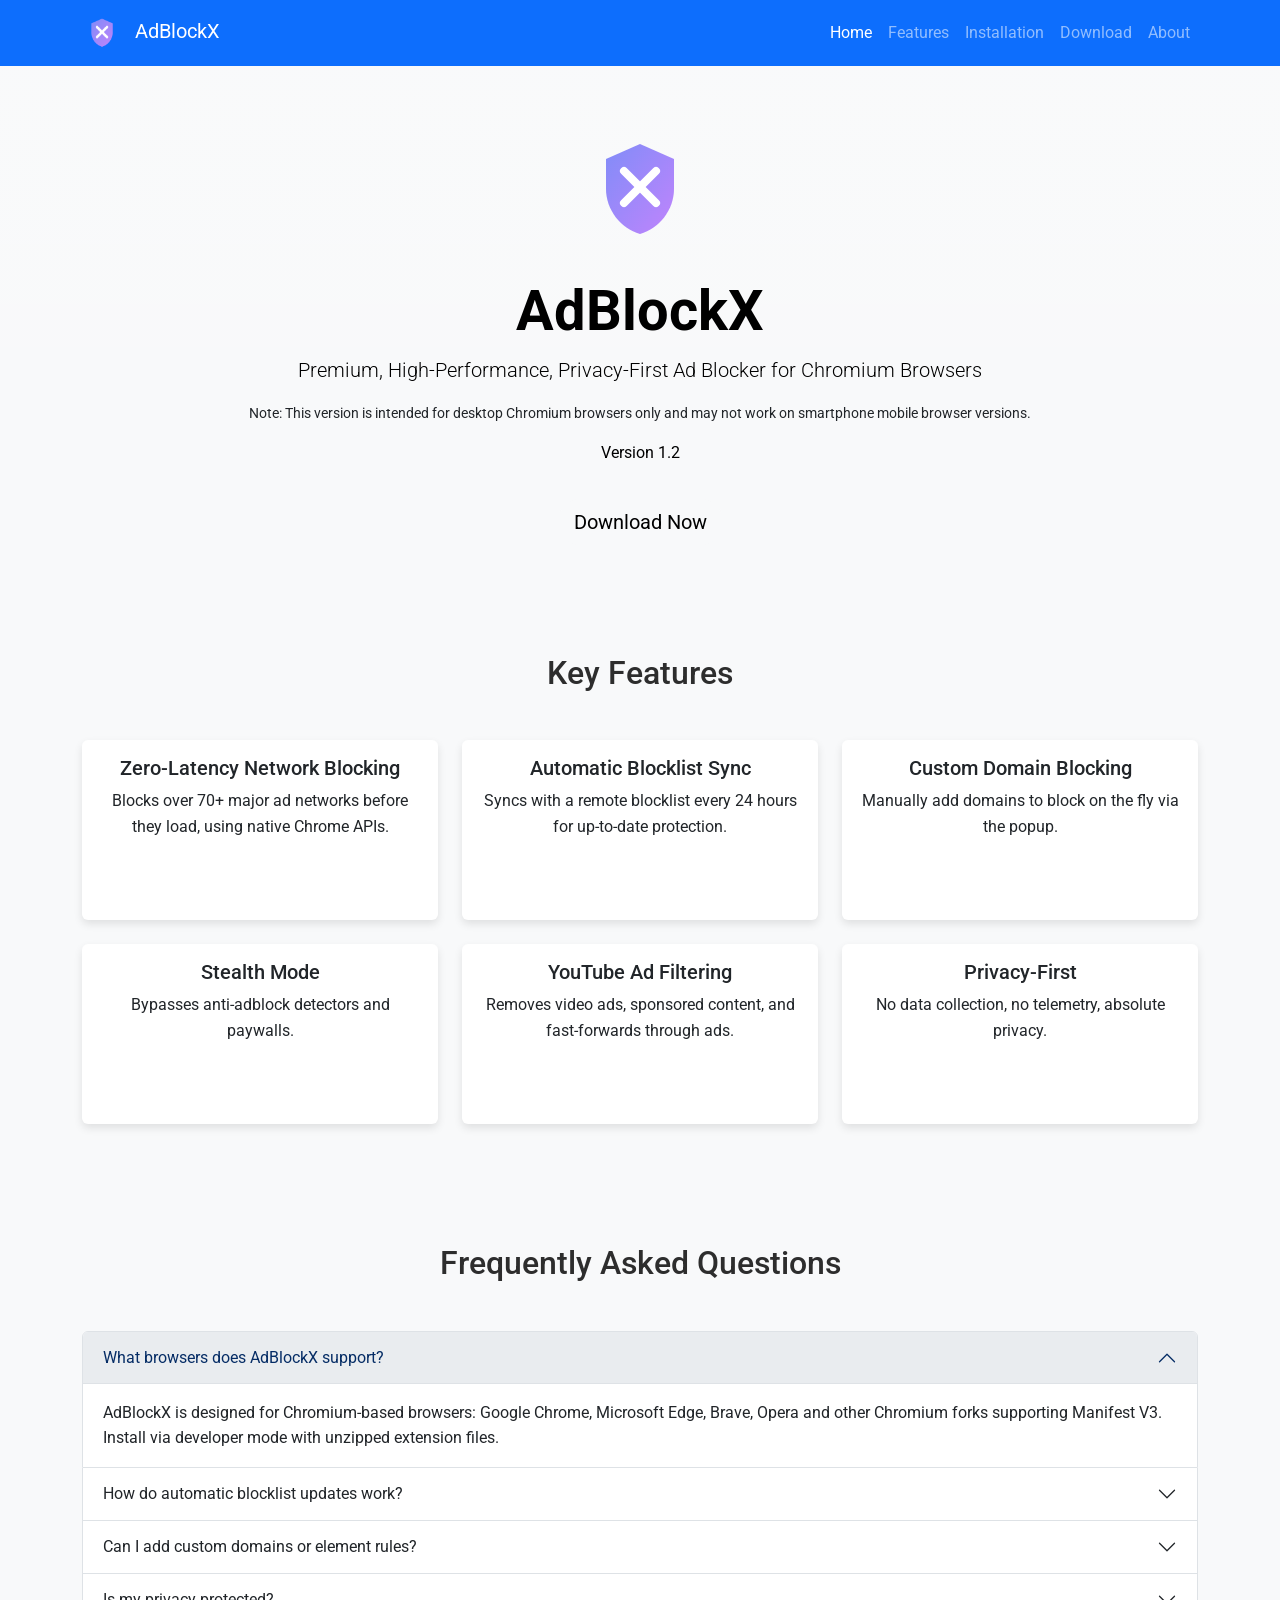
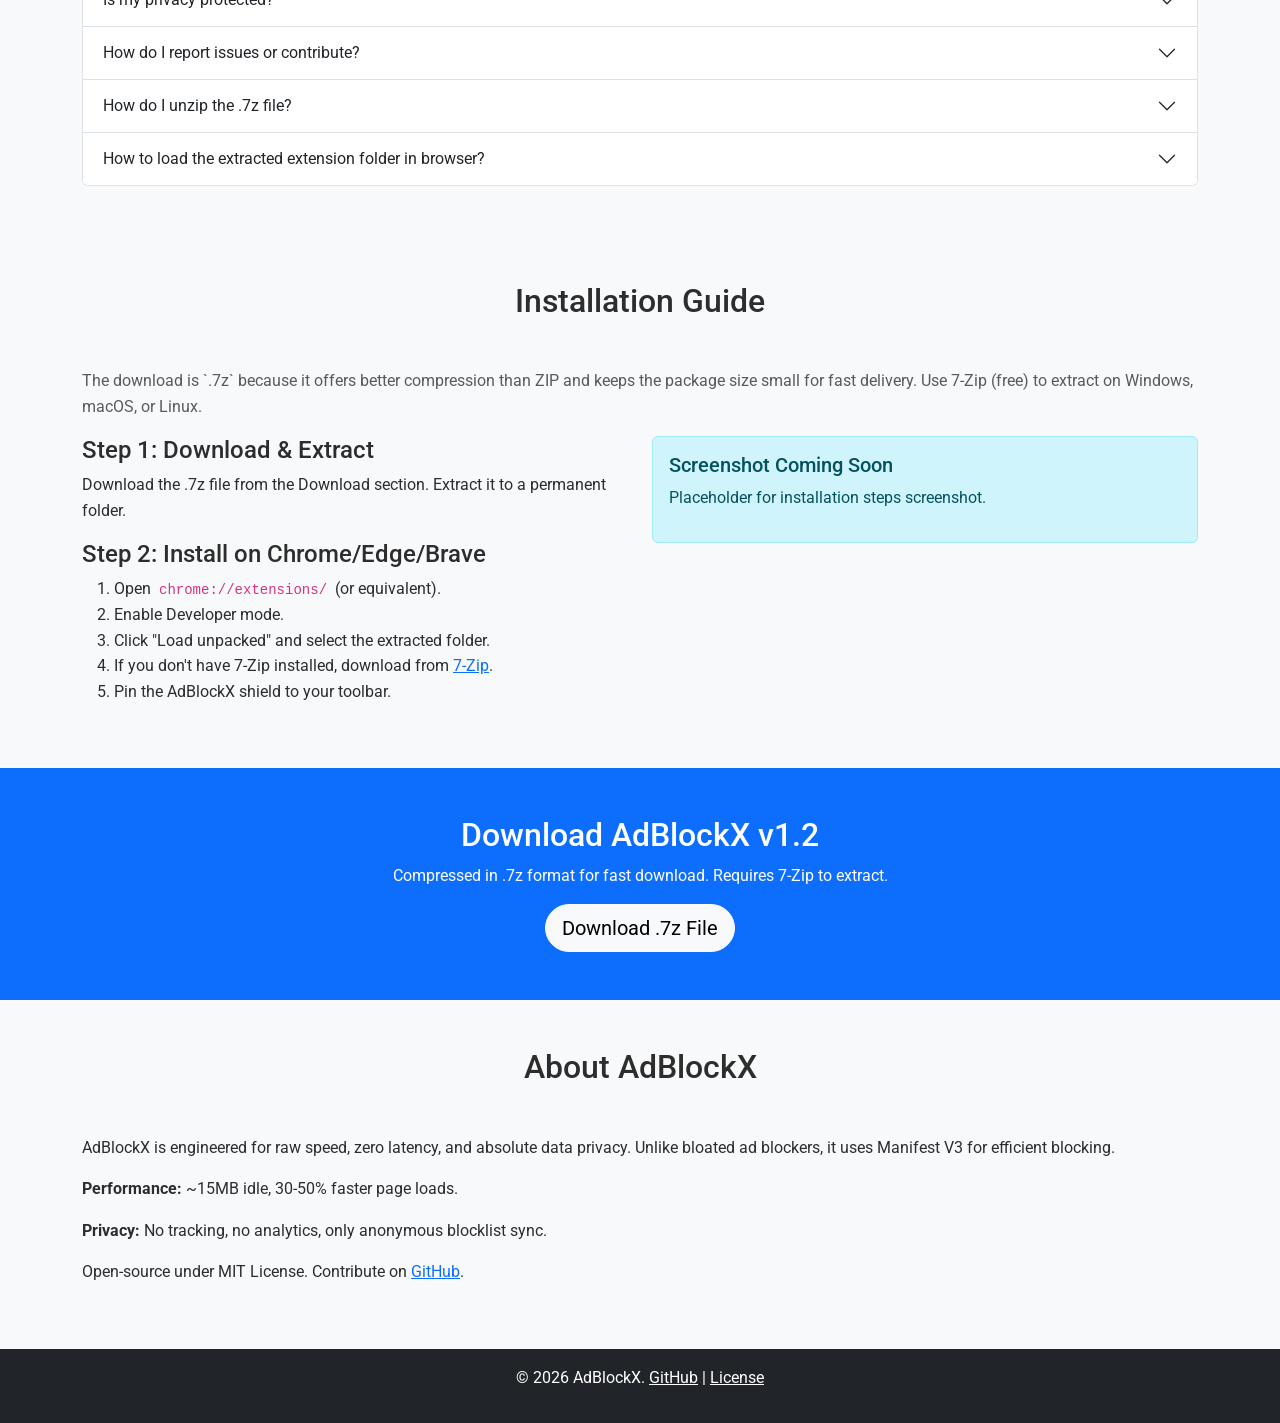
==== website/index.html @ d92ee38e "website folder" ====
<!DOCTYPE html>
<html lang="en">
<head>
    <meta charset="UTF-8">
    <meta name="viewport" content="width=device-width, initial-scale=1.0">
    <title>AdBlockX - Premium Ad Blocker for Chromium Browsers</title>
    <meta name="description" content="AdBlockX is a high-performance, privacy-first ad blocker for Chrome, Edge, and Brave. Zero-latency blocking, auto-sync, and stealth mode.">
    <meta name="keywords" content="ad blocker, chrome extension, privacy, adblock, manifest v3">
    <link href="https://cdn.jsdelivr.net/npm/bootstrap@5.3.0/dist/css/bootstrap.min.css" rel="stylesheet">
    <link href="https://fonts.googleapis.com/css2?family=Roboto:wght@400;500;700&display=swap" rel="stylesheet">
    <link rel="stylesheet" href="css/style.css">
</head>
<body>
    <header class="navbar navbar-expand-lg navbar-dark bg-primary sticky-top">
        <div class="container">
            <a class="navbar-brand" href="#hero">
                <img src="assets/images/icon128.png" alt="AdBlockX Logo" width="40" height="40" class="me-2">
                AdBlockX
            </a>
            <button class="navbar-toggler" type="button" data-bs-toggle="collapse" data-bs-target="#navbarNav">
                <span class="navbar-toggler-icon"></span>
            </button>
            <div class="collapse navbar-collapse" id="navbarNav">
                <ul class="navbar-nav ms-auto">
                    <li class="nav-item"><a class="nav-link" href="#hero">Home</a></li>
                    <li class="nav-item"><a class="nav-link" href="#features">Features</a></li>
                    <li class="nav-item"><a class="nav-link" href="#installation">Installation</a></li>
                    <li class="nav-item"><a class="nav-link" href="#download">Download</a></li>
                    <li class="nav-item"><a class="nav-link" href="#about">About</a></li>
                </ul>
            </div>
        </div>
    </header>

    <section id="hero" class="hero bg-gradient text-white text-center py-5">
        <div class="container">
            <img src="assets/images/icon128.png" alt="AdBlockX Icon" class="mb-4" width="128" height="128">
            <h1 class="display-4 fw-bold">AdBlockX</h1>
            <p class="lead">Premium, High-Performance, Privacy-First Ad Blocker for Chromium Browsers</p>
            <p class="small text-dark">Note: This version is intended for desktop Chromium browsers only and may not work on smartphone mobile browser versions.</p>
            <p>Version 1.2 </p>
            <a href="https://cdn.jsdelivr.net/gh/wikicrafter/adblock@main/AdBlockX%20v1.2%20Chromium.7z" class="btn btn-light btn-lg mt-3">Download Now</a>
        </div>
    </section>

    <section id="features" class="py-5 bg-light">
        <div class="container">
            <h2 class="text-center mb-5">Key Features</h2>
            <div class="row">
                <div class="col-md-4 mb-4">
                    <div class="card h-100">
                        <div class="card-body text-center">
                            <h5 class="card-title">Zero-Latency Network Blocking</h5>
                            <p class="card-text">Blocks over 70+ major ad networks before they load, using native Chrome APIs.</p>
                        </div>
                    </div>
                </div>
                <div class="col-md-4 mb-4">
                    <div class="card h-100">
                        <div class="card-body text-center">
                            <h5 class="card-title">Automatic Blocklist Sync</h5>
                            <p class="card-text">Syncs with a remote blocklist every 24 hours for up-to-date protection.</p>
                        </div>
                    </div>
                </div>
                <div class="col-md-4 mb-4">
                    <div class="card h-100">
                        <div class="card-body text-center">
                            <h5 class="card-title">Custom Domain Blocking</h5>
                            <p class="card-text">Manually add domains to block on the fly via the popup.</p>
                        </div>
                    </div>
                </div>
                <div class="col-md-4 mb-4">
                    <div class="card h-100">
                        <div class="card-body text-center">
                            <h5 class="card-title">Stealth Mode</h5>
                            <p class="card-text">Bypasses anti-adblock detectors and paywalls.</p>
                        </div>
                    </div>
                </div>
                <div class="col-md-4 mb-4">
                    <div class="card h-100">
                        <div class="card-body text-center">
                            <h5 class="card-title">YouTube Ad Filtering</h5>
                            <p class="card-text">Removes video ads, sponsored content, and fast-forwards through ads.</p>
                        </div>
                    </div>
                </div>
                <div class="col-md-4 mb-4">
                    <div class="card h-100">
                        <div class="card-body text-center">
                            <h5 class="card-title">Privacy-First</h5>
                            <p class="card-text">No data collection, no telemetry, absolute privacy.</p>
                        </div>
                    </div>
                </div>
            </div>
        </div>
    </section>

    <!-- FAQ Section -->
    <section id="faq" class="py-5">
        <div class="container">
            <h2 class="text-center mb-5">Frequently Asked Questions</h2>
            <div class="accordion" id="faqAccordion">
                <div class="accordion-item">
                    <h2 class="accordion-header" id="faqHeading1">
                        <button class="accordion-button" type="button" data-bs-toggle="collapse" data-bs-target="#faq1" aria-expanded="true" aria-controls="faq1">
                            What browsers does AdBlockX support?
                        </button>
                    </h2>
                    <div id="faq1" class="accordion-collapse collapse show" aria-labelledby="faqHeading1" data-bs-parent="#faqAccordion">
                        <div class="accordion-body">
                            AdBlockX is designed for Chromium-based browsers: Google Chrome, Microsoft Edge, Brave, Opera and other Chromium forks supporting Manifest V3. Install via developer mode with unzipped extension files.
                        </div>
                    </div>
                </div>
                <div class="accordion-item">
                    <h2 class="accordion-header" id="faqHeading2">
                        <button class="accordion-button collapsed" type="button" data-bs-toggle="collapse" data-bs-target="#faq2" aria-expanded="false" aria-controls="faq2">
                            How do automatic blocklist updates work?
                        </button>
                    </h2>
                    <div id="faq2" class="accordion-collapse collapse" aria-labelledby="faqHeading2" data-bs-parent="#faqAccordion">
                        <div class="accordion-body">
                            The extension fetches `scripts/blocklist.json` from jsDelivr CDN once every 24 hours, validates content-type and domain format, and applies up to 5000 dynamic rules. Invalid entries, duplicates and allowlisted domains are ignored.
                        </div>
                    </div>
                </div>
                <div class="accordion-item">
                    <h2 class="accordion-header" id="faqHeading3">
                        <button class="accordion-button collapsed" type="button" data-bs-toggle="collapse" data-bs-target="#faq3" aria-expanded="false" aria-controls="faq3">
                            Can I add custom domains or element rules?
                        </button>
                    </h2>
                    <div id="faq3" class="accordion-collapse collapse" aria-labelledby="faqHeading3" data-bs-parent="#faqAccordion">
                        <div class="accordion-body">
                            Yes. You can add domains via the popup in "custom domain blocking" or use right-click context menu to block page elements (site scope or global). Custom selectors are stored in local storage and reapplied automatically.
                        </div>
                    </div>
                </div>
                <div class="accordion-item">
                    <h2 class="accordion-header" id="faqHeading4">
                        <button class="accordion-button collapsed" type="button" data-bs-toggle="collapse" data-bs-target="#faq4" aria-expanded="false" aria-controls="faq4">
                            Is my privacy protected?
                        </button>
                    </h2>
                    <div id="faq4" class="accordion-collapse collapse" aria-labelledby="faqHeading4" data-bs-parent="#faqAccordion">
                        <div class="accordion-body">
                            Yes. AdBlockX does not collect browsing history, search queries, clicks, or telemetry. All data (settings, whitelist, stats) is stored locally. Remote sync is anonymous with no user identification.
                        </div>
                    </div>
                </div>
                <div class="accordion-item">
                    <h2 class="accordion-header" id="faqHeading5">
                        <button class="accordion-button collapsed" type="button" data-bs-toggle="collapse" data-bs-target="#faq5" aria-expanded="false" aria-controls="faq5">
                            How do I report issues or contribute?
                        </button>
                    </h2>
                    <div id="faq5" class="accordion-collapse collapse" aria-labelledby="faqHeading5" data-bs-parent="#faqAccordion">
                        <div class="accordion-body">
                            Open an issue or PR in the GitHub repo. To contribute to the blocklist, edit `scripts/blocklist.json` using valid domain entries and submit via pull request.
                        </div>
                    </div>
                </div>
                <div class="accordion-item">
                    <h2 class="accordion-header" id="faqHeading6">
                        <button class="accordion-button collapsed" type="button" data-bs-toggle="collapse" data-bs-target="#faq6" aria-expanded="false" aria-controls="faq6">
                            How do I unzip the .7z file?
                        </button>
                    </h2>
                    <div id="faq6" class="accordion-collapse collapse" aria-labelledby="faqHeading6" data-bs-parent="#faqAccordion">
                        <div class="accordion-body">
                            Download and install 7-Zip (Windows) or The Unarchiver (macOS). Right-click the downloaded `.7z` file, choose "7-Zip > Extract Here" (or equivalent), then load the extracted folder in Chrome/Edge via <code>chrome://extensions</code> Developer mode > Load unpacked.
                        </div>
                    </div>
                </div>
                <div class="accordion-item">
                    <h2 class="accordion-header" id="faqHeading7">
                        <button class="accordion-button collapsed" type="button" data-bs-toggle="collapse" data-bs-target="#faq7" aria-expanded="false" aria-controls="faq7">
                            How to load the extracted extension folder in browser?
                        </button>
                    </h2>
                    <div id="faq7" class="accordion-collapse collapse" aria-labelledby="faqHeading7" data-bs-parent="#faqAccordion">
                        <div class="accordion-body">
                            Open the browser: Chrome, Edge, or Brave. Navigate to <code>chrome://extensions/</code> (or <code>edge://extensions/</code> for Edge). Enable "Developer mode", click "Load unpacked", and select the folder you extracted from the .7z file. The extension should then appear and be ready for use.
                        </div>
                    </div>
                </div>
            </div>
        </div>
    </section>

    <section id="installation" class="py-5">
        <div class="container">
            <h2 class="text-center mb-5">Installation Guide</h2>
            <p class="text-muted">The download is `.7z` because it offers better compression than ZIP and keeps the package size small for fast delivery. Use 7-Zip (free) to extract on Windows, macOS, or Linux.</p>
            <div class="row">
                <div class="col-md-6">
                    <h4>Step 1: Download & Extract</h4>
                    <p>Download the .7z file from the Download section. Extract it to a permanent folder.</p>
                    <h4>Step 2: Install on Chrome/Edge/Brave</h4>
                    <ol>
                        <li>Open <code>chrome://extensions/</code> (or equivalent).</li>
                        <li>Enable Developer mode.</li>
                        <li>Click "Load unpacked" and select the extracted folder.</li>
                        <li>If you don't have 7-Zip installed, download from <a href="https://www.7-zip.org/" target="_blank" rel="noreferrer">7-Zip</a>.</li>
                        <li>Pin the AdBlockX shield to your toolbar.</li>
                    </ol>
                </div>
                <div class="col-md-6">
                    <div class="alert alert-info">
                        <h5>Screenshot Coming Soon</h5>
                        <p>Placeholder for installation steps screenshot.</p>
                    </div>
                </div>
            </div>
        </div>
    </section>

    <section id="download" class="py-5 bg-primary text-white text-center">
        <div class="container">
            <h2>Download AdBlockX v1.2</h2>
            <p>Compressed in .7z format for fast download. Requires 7-Zip to extract.</p>
            <a href="https://cdn.jsdelivr.net/gh/wikicrafter/adblock@main/AdBlockX%20v1.2%20Chromium.7z" class="btn btn-light btn-lg">Download .7z File</a>
        </div>
    </section>

    <section id="about" class="py-5 bg-light">
        <div class="container">
            <h2 class="text-center mb-5">About AdBlockX</h2>
            <p>AdBlockX is engineered for raw speed, zero latency, and absolute data privacy. Unlike bloated ad blockers, it uses Manifest V3 for efficient blocking.</p>
            <p><strong>Performance:</strong> ~15MB idle, 30-50% faster page loads.</p>
            <p><strong>Privacy:</strong> No tracking, no analytics, only anonymous blocklist sync.</p>
            <p>Open-source under MIT License. Contribute on <a href="https://github.com/wikicrafter/adblock">GitHub</a>.</p>
        </div>
    </section>

    <footer class="bg-dark text-white text-center py-3">
        <div class="container">
            <p>&copy; 2026 AdBlockX. <a href="https://github.com/wikicrafter/adblock" class="text-white">GitHub</a> | <a href="https://github.com/wikicrafter/adblock/blob/main/LICENSE" class="text-white">License</a></p>
        </div>
    </footer>

    <script src="https://cdn.jsdelivr.net/npm/bootstrap@5.3.0/dist/js/bootstrap.bundle.min.js"></script>
    <script src="js/script.js"></script>
</body>
</html>
---- website/css/style.css ----
/* Custom Styles for AdBlockX Website */

body {
    font-family: 'Roboto', Arial, sans-serif;
    line-height: 1.6;
    color: #2d2d2d;
    background-color: #f8f9fa;
}

.hero {
    background: linear-gradient(135deg, #304ffe 0%, #4d5dff 40%, #6c4dff 100%);
    min-height: 60vh;
    display: flex;
    align-items: center;
    animation: fadeIn 1s ease-in;
    color: #000;
}

.hero .display-4,
.hero .lead,
.hero p {
    color: #000;
}

@keyframes fadeIn {
    from { opacity: 0; }
    to { opacity: 1; }
}

.navbar-brand img {
    border-radius: 8px;
    transition: transform 0.3s;
}

.navbar-brand:hover img {
    transform: scale(1.1);
}

.card {
    border: none;
    box-shadow: 0 4px 8px rgba(0,0,0,0.1);
    transition: transform 0.3s, box-shadow 0.3s;
}

.card:hover {
    transform: translateY(-5px);
    box-shadow: 0 8px 16px rgba(0,0,0,0.2);
}

.btn {
    border-radius: 25px;
    transition: background-color 0.3s, transform 0.3s;
    min-height: 48px;
}

.btn:hover {
    transform: scale(1.05);
}

code {
    background: #f8f9fa;
    padding: 2px 4px;
    border-radius: 4px;
}

.accordion-button:not(.collapsed) {
    background-color: #e9ecef;
}

.card-body {
    min-height: 180px;
}

footer {
    background: #343a40;
}

.fade-in {
    animation: fadeInUp 0.6s ease-out;
}

@keyframes fadeInUp {
    from {
        opacity: 0;
        transform: translateY(20px);
    }
    to {
        opacity: 1;
        transform: translateY(0);
    }
}

/* Responsive Adjustments */
@media (max-width: 768px) {
    .hero {
        padding: 2rem 0;
    }
    .display-4 {
        font-size: 2.5rem;
    }
    .navbar .container {
        padding-right: 0.6rem;
        padding-left: 0.6rem;
    }
    .card {
        margin-bottom: 1rem;
    }
    .btn {
        width: 100%;
    }
}

/* Stronger feature card style */
.feature-card {
    background: #fff;
    border-radius: 1rem;
    box-shadow: 0 12px 22px rgba(0,0,0,0.08);
    transition: transform 0.25s, box-shadow 0.25s;
}
.feature-card:hover {
    transform: translateY(-6px);
    box-shadow: 0 16px 28px rgba(0,0,0,0.15);
}

.feature-card h5 {
    font-size: 1.2rem;
    margin-top: 0.35rem;
}

.feature-card p {
    color: #505050;
    margin-bottom: 0;
}
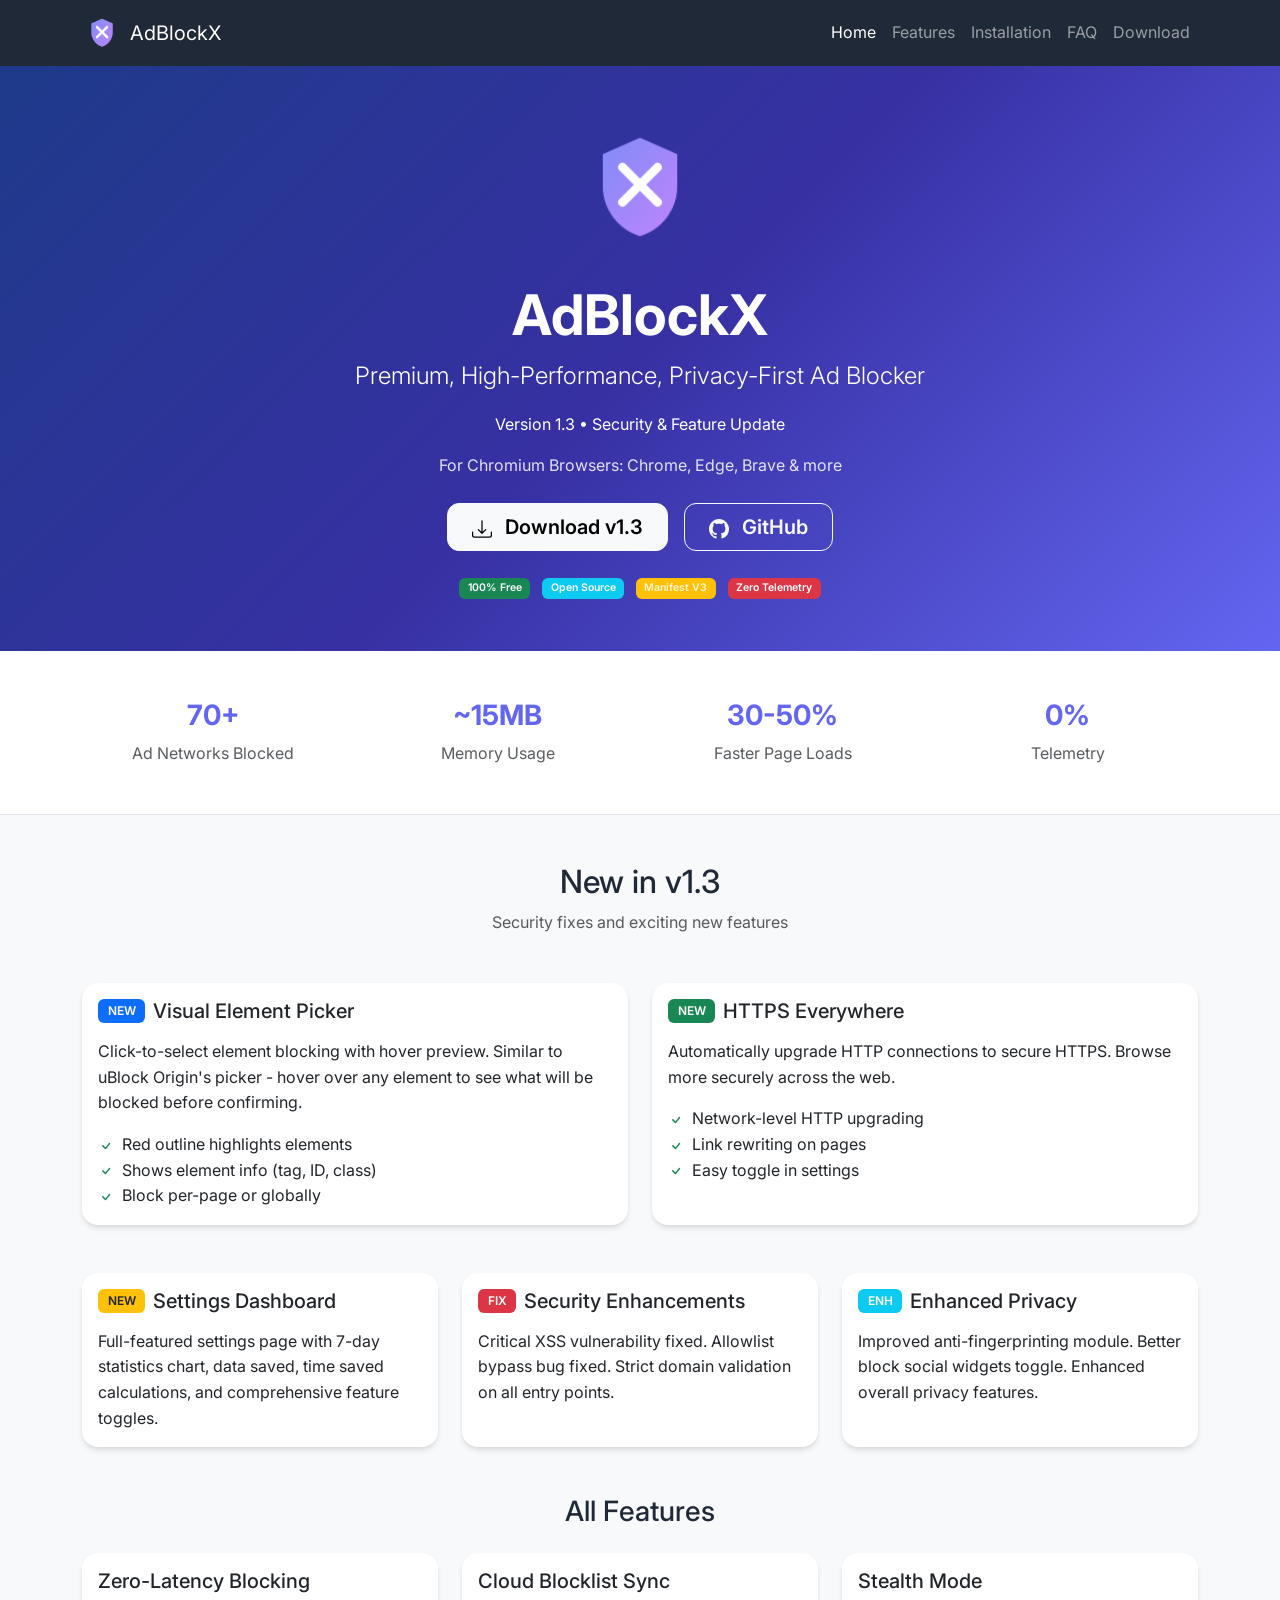
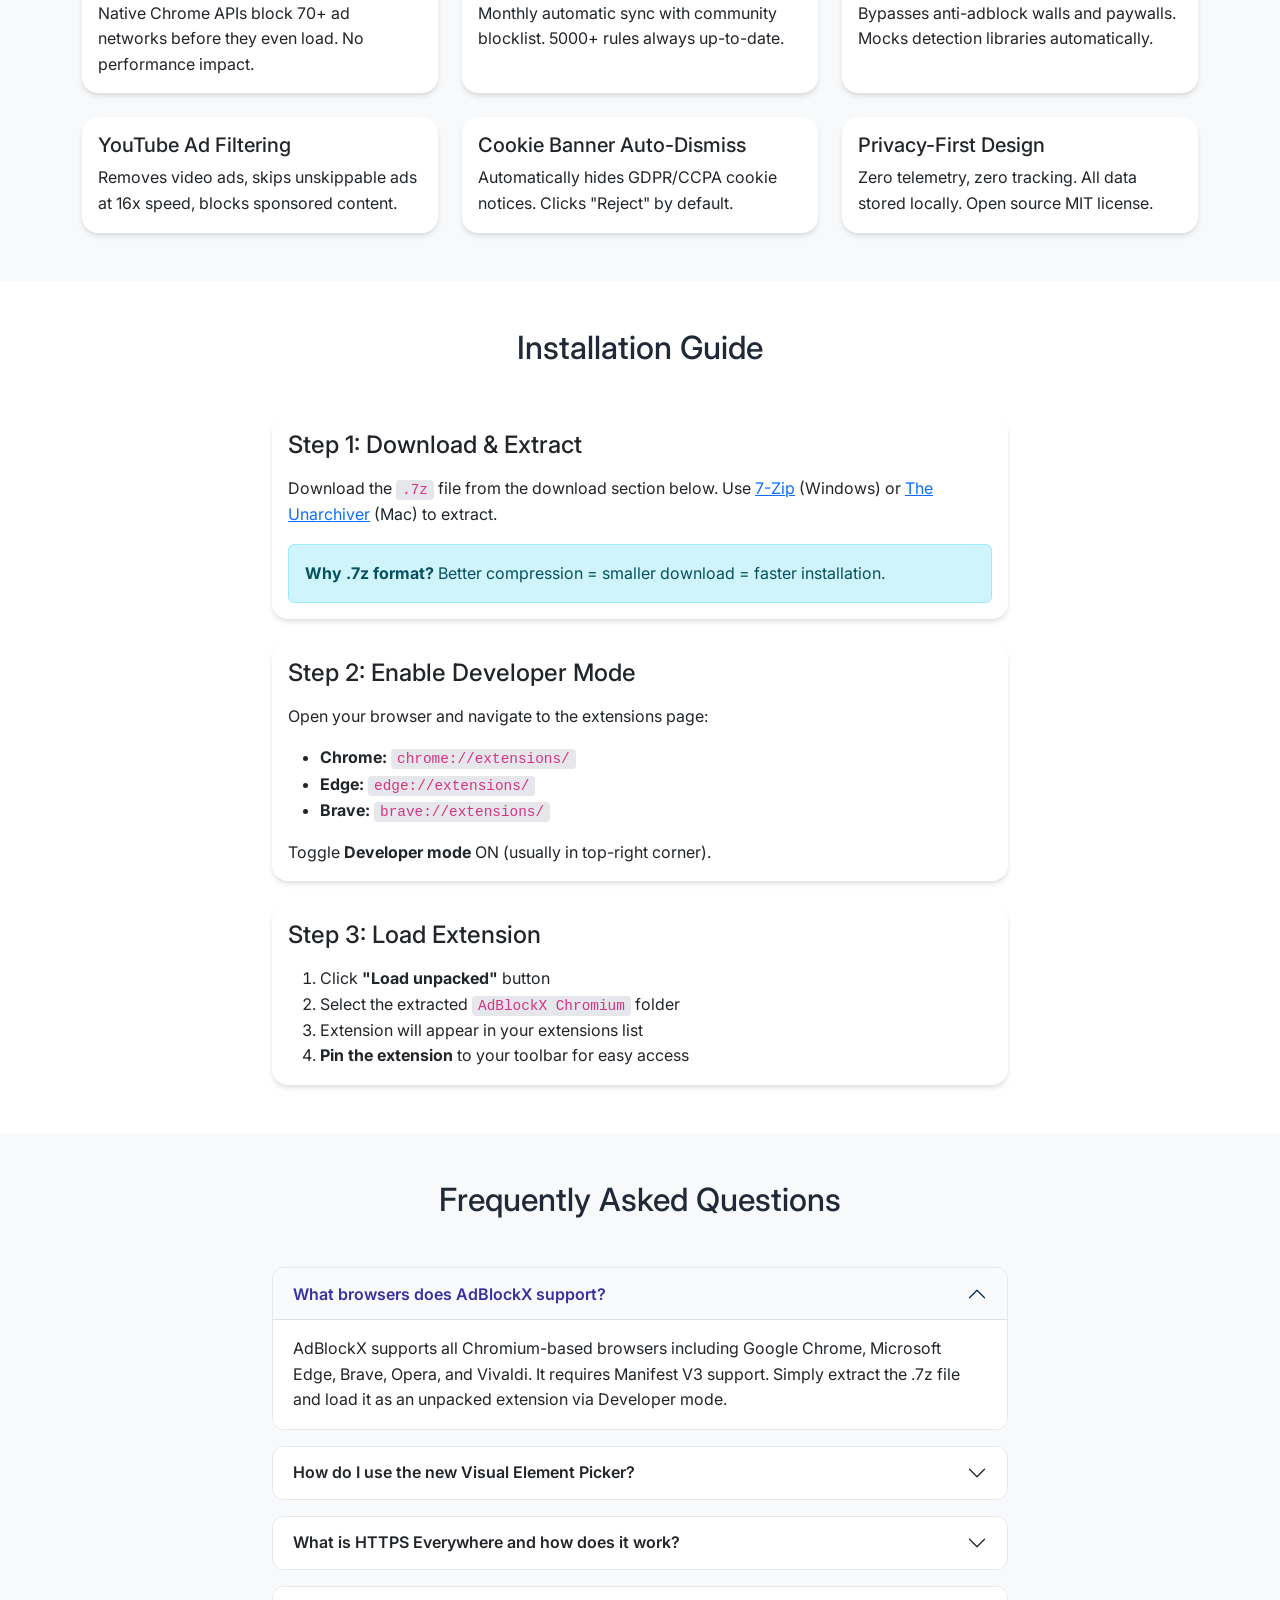
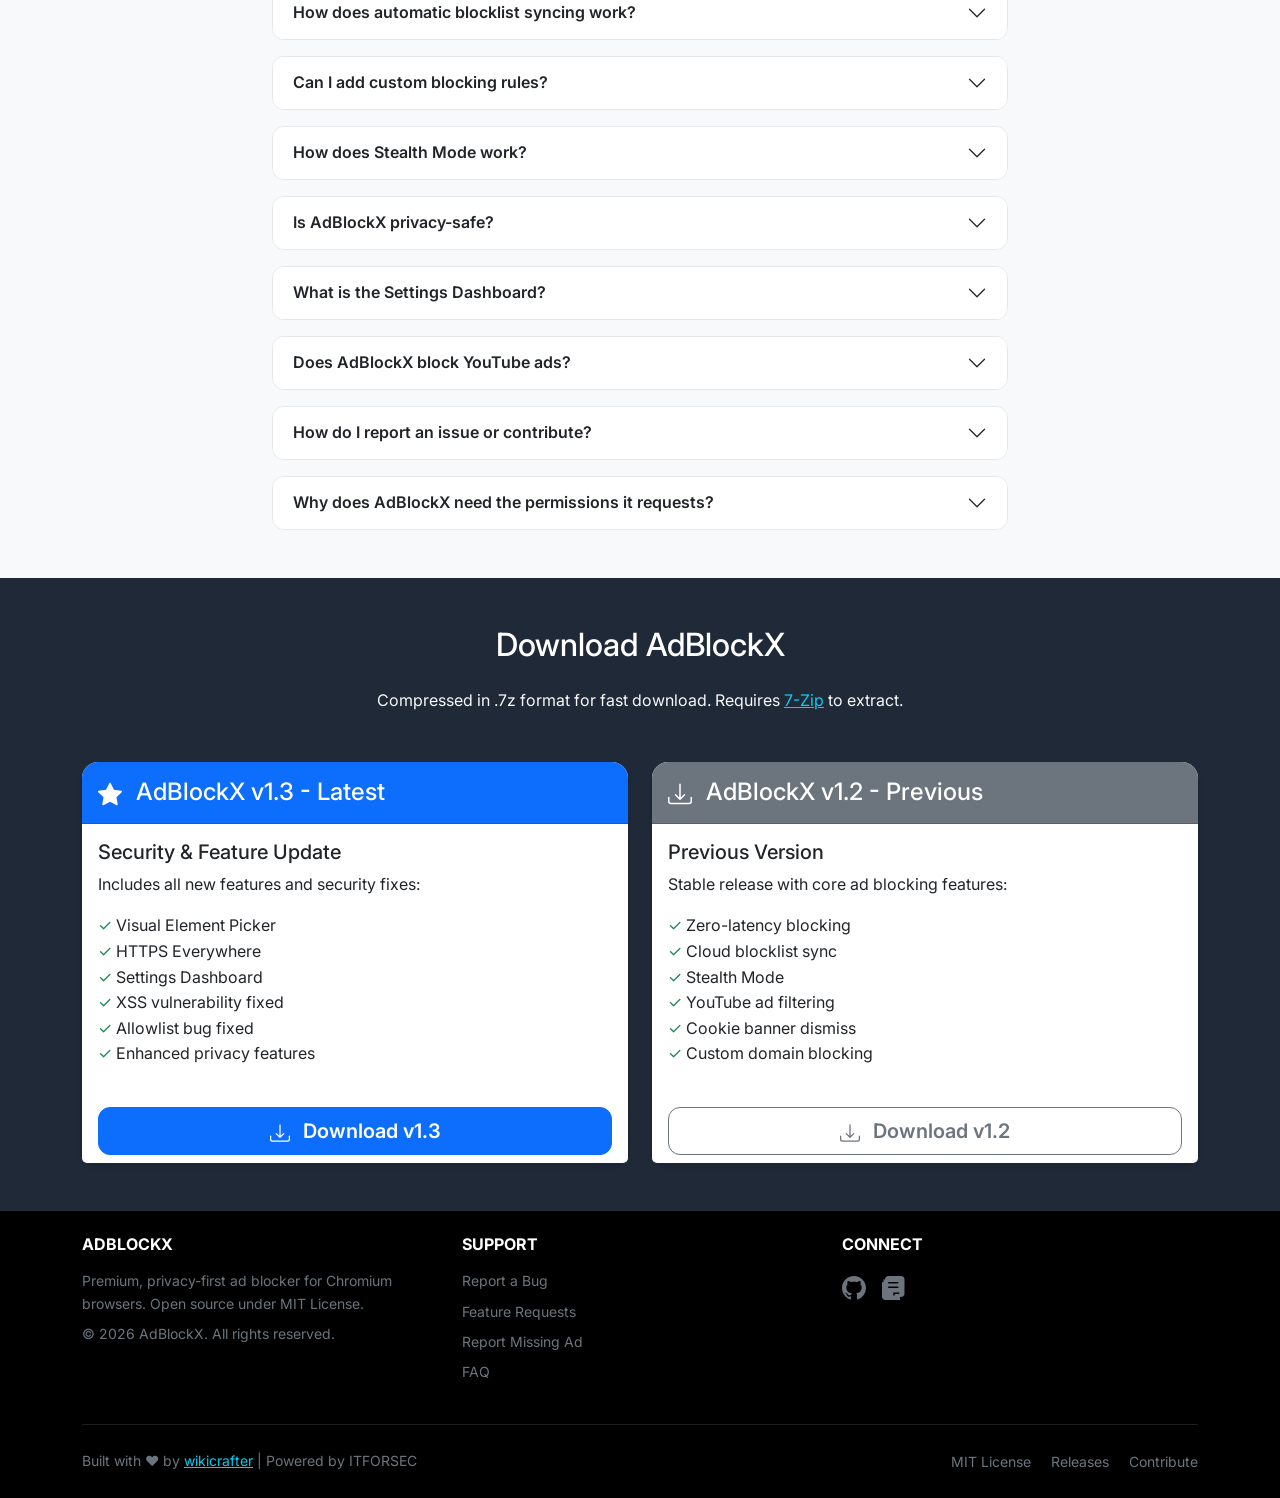
==== commit bc5fa863: "v1.3: Security fixes + Element Picker + HTTPS Everywhere + Settings Dashboard" ====
--- a/website/index.html
+++ b/website/index.html
@@ -3,18 +3,18 @@
 <head>
     <meta charset="UTF-8">
     <meta name="viewport" content="width=device-width, initial-scale=1.0">
-    <title>AdBlockX - Premium Ad Blocker for Chromium Browsers</title>
-    <meta name="description" content="AdBlockX is a high-performance, privacy-first ad blocker for Chrome, Edge, and Brave. Zero-latency blocking, auto-sync, and stealth mode.">
-    <meta name="keywords" content="ad blocker, chrome extension, privacy, adblock, manifest v3">
+    <title>AdBlockX v1.3 - Premium Ad Blocker for Chromium Browsers</title>
+    <meta name="description" content="AdBlockX v1.3: High-performance, privacy-first ad blocker for Chrome, Edge, and Brave. Visual element picker, HTTPS everywhere, stealth mode, and zero-latency blocking.">
+    <meta name="keywords" content="ad blocker, chrome extension, privacy, adblock, manifest v3, https everywhere, element picker">
     <link href="https://cdn.jsdelivr.net/npm/bootstrap@5.3.0/dist/css/bootstrap.min.css" rel="stylesheet">
-    <link href="https://fonts.googleapis.com/css2?family=Roboto:wght@400;500;700&display=swap" rel="stylesheet">
+    <link href="https://fonts.googleapis.com/css2?family=Inter:wght@400;500;600;700&display=swap" rel="stylesheet">
     <link rel="stylesheet" href="css/style.css">
 </head>
 <body>
-    <header class="navbar navbar-expand-lg navbar-dark bg-primary sticky-top">
-        <div class="container">
-            <a class="navbar-brand" href="#hero">
-                <img src="assets/images/icon128.png" alt="AdBlockX Logo" width="40" height="40" class="me-2">
+    <nav class="navbar navbar-expand-lg navbar-dark bg-dark sticky-top">
+        <div class="container">
+            <a class="navbar-brand d-flex align-items-center" href="#hero">
+                <img src="assets/images/icon128.png" alt="AdBlockX Logo" width="40" height="40" class="me-2 rounded">
                 AdBlockX
             </a>
             <button class="navbar-toggler" type="button" data-bs-toggle="collapse" data-bs-target="#navbarNav">
@@ -25,73 +25,534 @@
                     <li class="nav-item"><a class="nav-link" href="#hero">Home</a></li>
                     <li class="nav-item"><a class="nav-link" href="#features">Features</a></li>
                     <li class="nav-item"><a class="nav-link" href="#installation">Installation</a></li>
+                    <li class="nav-item"><a class="nav-link" href="#faq">FAQ</a></li>
                     <li class="nav-item"><a class="nav-link" href="#download">Download</a></li>
-                    <li class="nav-item"><a class="nav-link" href="#about">About</a></li>
                 </ul>
             </div>
         </div>
-    </header>
-
-    <section id="hero" class="hero bg-gradient text-white text-center py-5">
-        <div class="container">
-            <img src="assets/images/icon128.png" alt="AdBlockX Icon" class="mb-4" width="128" height="128">
+    </nav>
+
+    <section id="hero" class="hero text-white text-center py-5">
+        <div class="container">
+            <img src="assets/images/icon128.png" alt="AdBlockX Icon" class="mb-4" width="140" height="140">
             <h1 class="display-4 fw-bold">AdBlockX</h1>
-            <p class="lead">Premium, High-Performance, Privacy-First Ad Blocker for Chromium Browsers</p>
-            <p class="small text-dark">Note: This version is intended for desktop Chromium browsers only and may not work on smartphone mobile browser versions.</p>
-            <p>Version 1.2 </p>
-            <a href="https://cdn.jsdelivr.net/gh/wikicrafter/adblock@main/AdBlockX%20v1.2%20Chromium.7z" class="btn btn-light btn-lg mt-3">Download Now</a>
+            <p class="lead fs-4 mb-3">Premium, High-Performance, Privacy-First Ad Blocker</p>
+            <p>Version 1.3 • Security & Feature Update</p>
+            <p class="text-dark mb-4">For Chromium Browsers: Chrome, Edge, Brave & more</p>
+            <div class="d-flex gap-3 justify-content-center flex-wrap">
+                <a href="#download" class="btn btn-light btn-lg px-4">
+                    <svg xmlns="http://www.w3.org/2000/svg" width="20" height="20" fill="currentColor" class="bi bi-download me-2" viewBox="0 0 16 16"><path d="M.5 9.9a.5.5 0 0 1 .5.5v2.5a1 1 0 0 0 1 1h12a1 1 0 0 0 1-1v-2.5a.5.5 0 0 1 1 0v2.5a2 2 0 0 1-2 2H2a2 2 0 0 1-2-2v-2.5a.5.5 0 0 1 .5-.5z"/><path d="M7.646 11.854a.5.5 0 0 0 .708 0l3-3a.5.5 0 0 0-.708-.708L8.5 10.293V1.5a.5.5 0 0 0-1 0v8.793L5.354 8.146a.5.5 0 1 0-.708.708l3 3z"/></svg>
+                    Download v1.3
+                </a>
+                <a href="https://github.com/wikicrafter/adblock" target="_blank" class="btn btn-outline-light btn-lg px-4">
+                    <svg xmlns="http://www.w3.org/2000/svg" width="20" height="20" fill="currentColor" class="bi bi-github me-2" viewBox="0 0 16 16"><path d="M8 0C3.58 0 0 3.58 0 8c0 3.54 2.29 6.53 5.47 7.59.4.07.55-.17.55-.38 0-.19-.01-.82-.01-1.49-2.01.37-2.53-.49-2.69-.94-.09-.23-.48-.94-.82-1.13-.28-.15-.68-.52-.01-.53.63-.01 1.08.58 1.23.82.72 1.21 1.87.87 2.33.66.07-.52.28-.87.51-1.07-1.78-.2-3.64-.89-3.64-3.95 0-.87.31-1.59.82-2.15-.08-.2-.36-1.02.08-2.12 0 0 .67-.21 2.2.82.64-.18 1.32-.27 2-.27.68 0 1.36.09 2 .27 1.53-1.04 2.2-.82 2.2-.82.44 1.1.16 1.92.08 2.12.51.56.82 1.27.82 2.15 0 3.07-1.87 3.75-3.65 3.95.29.25.54.73.54 1.48 0 1.07-.01 1.93-.01 2.2 0 .21.15.46.55.38A8.012 8.012 0 0 0 16 8c0-4.42-3.58-8-8-8z"/></svg>
+                    GitHub
+                </a>
+            </div>
+            <div class="mt-4 small text-dark">
+                <span class="badge bg-success me-2">100% Free</span>
+                <span class="badge bg-info me-2">Open Source</span>
+                <span class="badge bg-warning text-dark me-2">Manifest V3</span>
+                <span class="badge bg-danger">Zero Telemetry</span>
+            </div>
         </div>
     </section>
 
+    <section class="py-5 bg-white border-bottom">
+        <div class="container">
+            <div class="row text-center g-4">
+                <div class="col-md-3 col-6">
+                    <h3 class="fw-bold text-primary">70+</h3>
+                    <p class="mb-0 text-muted">Ad Networks Blocked</p>
+                </div>
+                <div class="col-md-3 col-6">
+                    <h3 class="fw-bold text-primary">~15MB</h3>
+                    <p class="mb-0 text-muted">Memory Usage</p>
+                </div>
+                <div class="col-md-3 col-6">
+                    <h3 class="fw-bold text-primary">30-50%</h3>
+                    <p class="mb-0 text-muted">Faster Page Loads</p>
+                </div>
+                <div class="col-md-3 col-6">
+                    <h3 class="fw-bold text-primary">0%</h3>
+                    <p class="mb-0 text-muted">Telemetry</p>
+                </div>
+            </div>
+        </div>
+    </section>
+
     <section id="features" class="py-5 bg-light">
         <div class="container">
-            <h2 class="text-center mb-5">Key Features</h2>
+            <h2 class="text-center mb-2">New in v1.3</h2>
+            <p class="text-center text-muted mb-5">Security fixes and exciting new features</p>
+            
+            <div class="row g-4 mb-5">
+                <div class="col-md-6">
+                    <div class="card h-100 border-primary border-2">
+                        <div class="card-body">
+                            <div class="d-flex align-items-center mb-3">
+                                <span class="badge bg-primary me-2">NEW</span>
+                                <h5 class="card-title mb-0">Visual Element Picker</h5>
+                            </div>
+                            <p class="card-text">Click-to-select element blocking with hover preview. Similar to uBlock Origin's picker - hover over any element to see what will be blocked before confirming.</p>
+                            <ul class="list-unstyled mb-0">
+                                <li><svg xmlns="http://www.w3.org/2000/svg" width="16" height="16" fill="currentColor" class="bi bi-check text-success me-2" viewBox="0 0 16 16"><path d="M10.97 4.97a.75.75 0 0 1 1.07 1.05l-3.99 4.99a.75.75 0 0 1-1.08.02L4.324 8.384a.75.75 0 1 1 1.06-1.06l2.094 2.093 3.473-4.425a.267.267 0 0 1 .02-.022z"/></svg>Red outline highlights elements</li>
+                                <li><svg xmlns="http://www.w3.org/2000/svg" width="16" height="16" fill="currentColor" class="bi bi-check text-success me-2" viewBox="0 0 16 16"><path d="M10.97 4.97a.75.75 0 0 1 1.07 1.05l-3.99 4.99a.75.75 0 0 1-1.08.02L4.324 8.384a.75.75 0 1 1 1.06-1.06l2.094 2.093 3.473-4.425a.267.267 0 0 1 .02-.022z"/></svg>Shows element info (tag, ID, class)</li>
+                                <li><svg xmlns="http://www.w3.org/2000/svg" width="16" height="16" fill="currentColor" class="bi bi-check text-success me-2" viewBox="0 0 16 16"><path d="M10.97 4.97a.75.75 0 0 1 1.07 1.05l-3.99 4.99a.75.75 0 0 1-1.08.02L4.324 8.384a.75.75 0 1 1 1.06-1.06l2.094 2.093 3.473-4.425a.267.267 0 0 1 .02-.022z"/></svg>Block per-page or globally</li>
+                            </ul>
+                        </div>
+                    </div>
+                </div>
+                <div class="col-md-6">
+                    <div class="card h-100 border-success border-2">
+                        <div class="card-body">
+                            <div class="d-flex align-items-center mb-3">
+                                <span class="badge bg-success me-2">NEW</span>
+                                <h5 class="card-title mb-0">HTTPS Everywhere</h5>
+                            </div>
+                            <p class="card-text">Automatically upgrade HTTP connections to secure HTTPS. Browse more securely across the web.</p>
+                            <ul class="list-unstyled mb-0">
+                                <li><svg xmlns="http://www.w3.org/2000/svg" width="16" height="16" fill="currentColor" class="bi bi-check text-success me-2" viewBox="0 0 16 16"><path d="M10.97 4.97a.75.75 0 0 1 1.07 1.05l-3.99 4.99a.75.75 0 0 1-1.08.02L4.324 8.384a.75.75 0 1 1 1.06-1.06l2.094 2.093 3.473-4.425a.267.267 0 0 1 .02-.022z"/></svg>Network-level HTTP upgrading</li>
+                                <li><svg xmlns="http://www.w3.org/2000/svg" width="16" height="16" fill="currentColor" class="bi bi-check text-success me-2" viewBox="0 0 16 16"><path d="M10.97 4.97a.75.75 0 0 1 1.07 1.05l-3.99 4.99a.75.75 0 0 1-1.08.02L4.324 8.384a.75.75 0 1 1 1.06-1.06l2.094 2.093 3.473-4.425a.267.267 0 0 1 .02-.022z"/></svg>Link rewriting on pages</li>
+                                <li><svg xmlns="http://www.w3.org/2000/svg" width="16" height="16" fill="currentColor" class="bi bi-check text-success me-2" viewBox="0 0 16 16"><path d="M10.97 4.97a.75.75 0 0 1 1.07 1.05l-3.99 4.99a.75.75 0 0 1-1.08.02L4.324 8.384a.75.75 0 1 1 1.06-1.06l2.094 2.093 3.473-4.425a.267.267 0 0 1 .02-.022z"/></svg>Easy toggle in settings</li>
+                            </ul>
+                        </div>
+                    </div>
+                </div>
+            </div>
+
+            <div class="row g-4 mb-5">
+                <div class="col-md-4">
+                    <div class="card h-100 border-warning border-2">
+                        <div class="card-body">
+                            <div class="d-flex align-items-center mb-3">
+                                <span class="badge bg-warning text-dark me-2">NEW</span>
+                                <h5 class="card-title mb-0">Settings Dashboard</h5>
+                            </div>
+                            <p class="card-text">Full-featured settings page with 7-day statistics chart, data saved, time saved calculations, and comprehensive feature toggles.</p>
+                        </div>
+                    </div>
+                </div>
+                <div class="col-md-4">
+                    <div class="card h-100 border-danger border-2">
+                        <div class="card-body">
+                            <div class="d-flex align-items-center mb-3">
+                                <span class="badge bg-danger me-2">FIX</span>
+                                <h5 class="card-title mb-0">Security Enhancements</h5>
+                            </div>
+                            <p class="card-text">Critical XSS vulnerability fixed. Allowlist bypass bug fixed. Strict domain validation on all entry points.</p>
+                        </div>
+                    </div>
+                </div>
+                <div class="col-md-4">
+                    <div class="card h-100 border-info border-2">
+                        <div class="card-body">
+                            <div class="d-flex align-items-center mb-3">
+                                <span class="badge bg-info me-2">ENH</span>
+                                <h5 class="card-title mb-0">Enhanced Privacy</h5>
+                            </div>
+                            <p class="card-text">Improved anti-fingerprinting module. Better block social widgets toggle. Enhanced overall privacy features.</p>
+                        </div>
+                    </div>
+                </div>
+            </div>
+
+            <h3 class="text-center mb-4">All Features</h3>
+            <div class="row g-4">
+                <div class="col-md-4">
+                    <div class="card h-100 feature-card">
+                        <div class="card-body">
+                            <h5 class="card-title">Zero-Latency Blocking</h5>
+                            <p class="card-text">Native Chrome APIs block 70+ ad networks before they even load. No performance impact.</p>
+                        </div>
+                    </div>
+                </div>
+                <div class="col-md-4">
+                    <div class="card h-100 feature-card">
+                        <div class="card-body">
+                            <h5 class="card-title">Cloud Blocklist Sync</h5>
+                            <p class="card-text">Monthly automatic sync with community blocklist. 5000+ rules always up-to-date.</p>
+                        </div>
+                    </div>
+                </div>
+                <div class="col-md-4">
+                    <div class="card h-100 feature-card">
+                        <div class="card-body">
+                            <h5 class="card-title">Stealth Mode</h5>
+                            <p class="card-text">Bypasses anti-adblock walls and paywalls. Mocks detection libraries automatically.</p>
+                        </div>
+                    </div>
+                </div>
+                <div class="col-md-4">
+                    <div class="card h-100 feature-card">
+                        <div class="card-body">
+                            <h5 class="card-title">YouTube Ad Filtering</h5>
+                            <p class="card-text">Removes video ads, skips unskippable ads at 16x speed, blocks sponsored content.</p>
+                        </div>
+                    </div>
+                </div>
+                <div class="col-md-4">
+                    <div class="card h-100 feature-card">
+                        <div class="card-body">
+                            <h5 class="card-title">Cookie Banner Auto-Dismiss</h5>
+                            <p class="card-text">Automatically hides GDPR/CCPA cookie notices. Clicks "Reject" by default.</p>
+                        </div>
+                    </div>
+                </div>
+                <div class="col-md-4">
+                    <div class="card h-100 feature-card">
+                        <div class="card-body">
+                            <h5 class="card-title">Privacy-First Design</h5>
+                            <p class="card-text">Zero telemetry, zero tracking. All data stored locally. Open source MIT license.</p>
+                        </div>
+                    </div>
+                </div>
+            </div>
+        </div>
+    </section>
+
+    <section id="installation" class="py-5 bg-white">
+        <div class="container">
+            <h2 class="text-center mb-5">Installation Guide</h2>
             <div class="row">
-                <div class="col-md-4 mb-4">
+                <div class="col-lg-8 mx-auto">
+                    <div class="card mb-4">
+                        <div class="card-body">
+                            <h4 class="card-title mb-3">Step 1: Download & Extract</h4>
+                            <p>Download the <code>.7z</code> file from the download section below. Use <a href="https://www.7-zip.org/" target="_blank">7-Zip</a> (Windows) or <a href="https://theunarchiver.com/" target="_blank">The Unarchiver</a> (Mac) to extract.</p>
+                            <div class="alert alert-info mb-0">
+                                <strong>Why .7z format?</strong> Better compression = smaller download = faster installation.
+                            </div>
+                        </div>
+                    </div>
+                    
+                    <div class="card mb-4">
+                        <div class="card-body">
+                            <h4 class="card-title mb-3">Step 2: Enable Developer Mode</h4>
+                            <p>Open your browser and navigate to the extensions page:</p>
+                            <ul class="mb-0">
+                                <li><strong>Chrome:</strong> <code>chrome://extensions/</code></li>
+                                <li><strong>Edge:</strong> <code>edge://extensions/</code></li>
+                                <li><strong>Brave:</strong> <code>brave://extensions/</code></li>
+                            </ul>
+                            <p class="mb-0 mt-3">Toggle <strong>Developer mode</strong> ON (usually in top-right corner).</p>
+                        </div>
+                    </div>
+                    
+                    <div class="card">
+                        <div class="card-body">
+                            <h4 class="card-title mb-3">Step 3: Load Extension</h4>
+                            <ol class="mb-0">
+                                <li>Click <strong>"Load unpacked"</strong> button</li>
+                                <li>Select the extracted <code>AdBlockX Chromium</code> folder</li>
+                                <li>Extension will appear in your extensions list</li>
+                                <li><strong>Pin the extension</strong> to your toolbar for easy access</li>
+                            </ol>
+                        </div>
+                    </div>
+                </div>
+            </div>
+        </div>
+    </section>
+
+    <section id="faq" class="py-5 bg-light">
+        <div class="container">
+            <h2 class="text-center mb-5">Frequently Asked Questions</h2>
+            <div class="row">
+                <div class="col-lg-8 mx-auto">
+                    <div class="accordion" id="faqAccordion">
+                        
+                        <div class="accordion-item mb-3 border rounded">
+                            <h2 class="accordion-header">
+                                <button class="accordion-button fw-semibold" type="button" data-bs-toggle="collapse" data-bs-target="#faq1">
+                                    What browsers does AdBlockX support?
+                                </button>
+                            </h2>
+                            <div id="faq1" class="accordion-collapse collapse show" data-bs-parent="#faqAccordion">
+                                <div class="accordion-body">
+                                    AdBlockX supports all Chromium-based browsers including Google Chrome, Microsoft Edge, Brave, Opera, and Vivaldi. It requires Manifest V3 support. Simply extract the .7z file and load it as an unpacked extension via Developer mode.
+                                </div>
+                            </div>
+                        </div>
+
+                        <div class="accordion-item mb-3 border rounded">
+                            <h2 class="accordion-header">
+                                <button class="accordion-button collapsed fw-semibold" type="button" data-bs-toggle="collapse" data-bs-target="#faq2">
+                                    How do I use the new Visual Element Picker?
+                                </button>
+                            </h2>
+                            <div id="faq2" class="accordion-collapse collapse" data-bs-parent="#faqAccordion">
+                                <div class="accordion-body">
+                                    <ol class="mb-0">
+                                        <li>Click the AdBlockX shield icon in your toolbar</li>
+                                        <li>Click the purple <strong>"Element Picker"</strong> button</li>
+                                        <li>Hover over any element - it will be highlighted with a red outline</li>
+                                        <li>Click to select - a dialog shows the CSS selector</li>
+                                        <li>Choose <strong>"This page only"</strong> or <strong>"Everywhere"</strong></li>
+                                        <li>Click <strong>"Block Element"</strong> to confirm</li>
+                                    </ol>
+                                    <p class="mb-0 mt-2 text-muted">Press <strong>Esc</strong> at any time to cancel the picker.</p>
+                                </div>
+                            </div>
+                        </div>
+
+                        <div class="accordion-item mb-3 border rounded">
+                            <h2 class="accordion-header">
+                                <button class="accordion-button collapsed fw-semibold" type="button" data-bs-toggle="collapse" data-bs-target="#faq3">
+                                    What is HTTPS Everywhere and how does it work?
+                                </button>
+                            </h2>
+                            <div id="faq3" class="accordion-collapse collapse" data-bs-parent="#faqAccordion">
+                                <div class="accordion-body">
+                                    HTTPS Everywhere automatically upgrades HTTP connections to secure HTTPS. It works on two levels:
+                                    <ul class="mb-2">
+                                        <li><strong>Network level:</strong> Upgrades page navigations from http:// to https://</li>
+                                        <li><strong>Content level:</strong> Rewrites links on pages you visit to use HTTPS</li>
+                                    </ul>
+                                    <p class="mb-0">Enable it in Settings → Advanced Privacy → HTTPS Everywhere toggle.</p>
+                                </div>
+                            </div>
+                        </div>
+
+                        <div class="accordion-item mb-3 border rounded">
+                            <h2 class="accordion-header">
+                                <button class="accordion-button collapsed fw-semibold" type="button" data-bs-toggle="collapse" data-bs-target="#faq4">
+                                    How does automatic blocklist syncing work?
+                                </button>
+                            </h2>
+                            <div id="faq4" class="accordion-collapse collapse" data-bs-parent="#faqAccordion">
+                                <div class="accordion-body">
+                                    AdBlockX fetches the community blocklist from GitHub via jsDelivr CDN once every 30 days. It validates:
+                                    <ul class="mb-2">
+                                        <li>Only valid DNS domain names are accepted</li>
+                                        <li>Protected domains (Google, GitHub, etc.) are excluded</li>
+                                        <li>Maximum 5,000 rules to prevent abuse</li>
+                                        <li>No duplicate rules are added</li>
+                                    </ul>
+                                    <p class="mb-0">The sync is completely anonymous with no user identification.</p>
+                                </div>
+                            </div>
+                        </div>
+
+                        <div class="accordion-item mb-3 border rounded">
+                            <h2 class="accordion-header">
+                                <button class="accordion-button collapsed fw-semibold" type="button" data-bs-toggle="collapse" data-bs-target="#faq5">
+                                    Can I add custom blocking rules?
+                                </button>
+                            </h2>
+                            <div id="faq5" class="accordion-collapse collapse" data-bs-parent="#faqAccordion">
+                                <div class="accordion-body">
+                                    Yes! There are multiple ways:
+                                    <ul class="mb-2">
+                                        <li><strong>Popup:</strong> Type a domain in the input field and click "Block Domain"</li>
+                                        <li><strong>Element Picker:</strong> Click the Element Picker button and select any page element</li>
+                                        <li><strong>Right-click:</strong> Right-click any element and choose "Block element on this site" or "Block element everywhere"</li>
+                                    </ul>
+                                    <p class="mb-0">All custom rules are stored locally and persist across sessions.</p>
+                                </div>
+                            </div>
+                        </div>
+
+                        <div class="accordion-item mb-3 border rounded">
+                            <h2 class="accordion-header">
+                                <button class="accordion-button collapsed fw-semibold" type="button" data-bs-toggle="collapse" data-bs-target="#faq6">
+                                    How does Stealth Mode work?
+                                </button>
+                            </h2>
+                            <div id="faq6" class="accordion-collapse collapse" data-bs-parent="#faqAccordion">
+                                <div class="accordion-body">
+                                    Stealth Mode bypasses anti-adblock detection systems that some websites use. When enabled, AdBlockX:
+                                    <ul class="mb-2">
+                                        <li>Mocks anti-adblock libraries (blockAdBlock, FuckAdBlock, etc.)</li>
+                                        <li>Spofs bait element dimensions to appear "normal"</li>
+                                        <li>Bypasses Google Funding Choices and Admiral paywalls</li>
+                                        <li>Intercepts GDPR/CMP consent APIs</li>
+                                    </ul>
+                                    <p class="mb-0">Toggle it on in the popup (amber/gold switch). May occasionally break complex web apps.</p>
+                                </div>
+                            </div>
+                        </div>
+
+                        <div class="accordion-item mb-3 border rounded">
+                            <h2 class="accordion-header">
+                                <button class="accordion-button collapsed fw-semibold" type="button" data-bs-toggle="collapse" data-bs-target="#faq7">
+                                    Is AdBlockX privacy-safe?
+                                </button>
+                            </h2>
+                            <div id="faq7" class="accordion-collapse collapse" data-bs-parent="#faqAccordion">
+                                <div class="accordion-body">
+                                    <strong>100% privacy-first design.</strong> AdBlockX does NOT collect:
+                                    <div class="row mt-2">
+                                        <div class="col-md-6">
+                                            <ul class="mb-0">
+                                                <li>❌ Browsing history</li>
+                                                <li>❌ Search queries</li>
+                                                <li>❌ Click data</li>
+                                            </ul>
+                                        </div>
+                                        <div class="col-md-6">
+                                            <ul class="mb-0">
+                                                <li>❌ Personal information</li>
+                                                <li>❌ Analytics/telemetry</li>
+                                                <li>❌ Crash reports</li>
+                                            </ul>
+                                        </div>
+                                    </div>
+                                    <p class="mb-0 mt-2">All settings, whitelist, and statistics are stored locally on your device.</p>
+                                </div>
+                            </div>
+                        </div>
+
+                        <div class="accordion-item mb-3 border rounded">
+                            <h2 class="accordion-header">
+                                <button class="accordion-button collapsed fw-semibold" type="button" data-bs-toggle="collapse" data-bs-target="#faq8">
+                                    What is the Settings Dashboard?
+                                </button>
+                            </h2>
+                            <div id="faq8" class="accordion-collapse collapse" data-bs-parent="#faqAccordion">
+                                <div class="accordion-body">
+                                    The Settings Dashboard (click gear icon in popup) provides:
+                                    <ul class="mb-2">
+                                        <li><strong>Protection Engine:</strong> Cloud sync status and manual sync button</li>
+                                        <li><strong>Advanced Privacy:</strong> Toggle HTTPS Everywhere, Block Social Widgets, Block Cookie Notices, Anti-Fingerprinting</li>
+                                        <li><strong>Whitelist:</strong> Manage domains where ads are allowed</li>
+                                        <li><strong>Blocked Sites Manager:</strong> View and search all blocking rules</li>
+                                        <li><strong>Analytics:</strong> 7-day blocking chart, data saved, time saved estimates</li>
+                                    </ul>
+                                </div>
+                            </div>
+                        </div>
+
+                        <div class="accordion-item mb-3 border rounded">
+                            <h2 class="accordion-header">
+                                <button class="accordion-button collapsed fw-semibold" type="button" data-bs-toggle="collapse" data-bs-target="#faq9">
+                                    Does AdBlockX block YouTube ads?
+                                </button>
+                            </h2>
+                            <div id="faq9" class="accordion-collapse collapse" data-bs-parent="#faqAccordion">
+                                <div class="accordion-body">
+                                    Yes! AdBlockX has specialized YouTube filtering that:
+                                    <ul class="mb-2">
+                                        <li>Removes pre-roll, mid-roll, and post-roll video ads</li>
+                                        <li>Skips unskippable ads by fast-forwarding at 16x speed</li>
+                                        <li>Hides sponsored video recommendations</li>
+                                        <li>Removes masthead banner ads and sidebar promotions</li>
+                                        <li>Auto-clicks "Skip Ad" buttons</li>
+                                    </ul>
+                                    <p class="mb-0">Refresh YouTube page if ads still appear (YouTube's SPA navigation may skip initial blocking).</p>
+                                </div>
+                            </div>
+                        </div>
+
+                        <div class="accordion-item mb-3 border rounded">
+                            <h2 class="accordion-header">
+                                <button class="accordion-button collapsed fw-semibold" type="button" data-bs-toggle="collapse" data-bs-target="#faq10">
+                                    How do I report an issue or contribute?
+                                </button>
+                            </h2>
+                            <div id="faq10" class="accordion-collapse collapse" data-bs-parent="#faqAccordion">
+                                <div class="accordion-body">
+                                    <strong>Report an ad that slipped through:</strong> Click "Report missing ad" in the popup - this opens a GitHub issue with pre-filled information.
+                                    <hr>
+                                    <strong>Contribute to the blocklist:</strong>
+                                    <ol class="mb-0">
+                                        <li>Fork the repository</li>
+                                        <li>Edit <code>scripts/blocklist.json</code></li>
+                                        <li>Add domain in the correct format</li>
+                                        <li>Submit a pull request</li>
+                                    </ol>
+                                </div>
+                            </div>
+                        </div>
+
+                        <div class="accordion-item border rounded">
+                            <h2 class="accordion-header">
+                                <button class="accordion-button collapsed fw-semibold" type="button" data-bs-toggle="collapse" data-bs-target="#faq11">
+                                    Why does AdBlockX need the permissions it requests?
+                                </button>
+                            </h2>
+                            <div id="faq11" class="accordion-collapse collapse" data-bs-parent="#faqAccordion">
+                                <div class="accordion-body">
+                                    All permissions are essential for ad blocking:
+                                    <ul class="mb-2">
+                                        <li><code>declarativeNetRequest</code> - Block ad network requests at the network level</li>
+                                        <li><code>storage</code> - Save your settings and statistics locally</li>
+                                        <li><code>tabs</code> - Detect current tab for whitelist functionality</li>
+                                        <li><code>webNavigation</code> - Detect page loads for ad scanning</li>
+                                        <li><code>contextMenus</code> - Add right-click blocking options</li>
+                                        <li><code>&lt;all_urls&gt;</code> - Inject cosmetic filters on all websites</li>
+                                    </ul>
+                                    <p class="mb-0">We do NOT request history, bookmarks, or any sensitive permissions.</p>
+                                </div>
+                            </div>
+                        </div>
+
+                    </div>
+                </div>
+            </div>
+        </div>
+    </section>
+
+    <section id="download" class="py-5 bg-dark text-white">
+        <div class="container">
+            <h2 class="text-center mb-4">Download AdBlockX</h2>
+            <p class="text-center text-light mb-5">Compressed in .7z format for fast download. Requires <a href="https://www.7-zip.org/" target="_blank" class="text-info">7-Zip</a> to extract.</p>
+            
+            <div class="row g-4">
+                <div class="col-lg-6">
+                    <div class="card h-100 border-primary border-3">
+                        <div class="card-header bg-primary text-white py-3">
+                            <h4 class="mb-0">
+                                <svg xmlns="http://www.w3.org/2000/svg" width="24" height="24" fill="currentColor" class="bi bi-star-fill me-2" viewBox="0 0 16 16"><path d="M3.612 15.443c-.386.198-.824-.149-.746-.592l.83-4.73L.173 6.765c-.329-.314-.158-.888.283-.95l4.898-.696L7.538.792c.197-.39.73-.39.927 0l2.184 4.327 4.898.696c.441.062.612.636.282.95l-3.522 3.356.83 4.73c.078.443-.36.79-.746.592L8 13.187l-4.389 2.256z"/></svg>
+                                AdBlockX v1.3 - Latest
+                            </h4>
+                        </div>
+                        <div class="card-body">
+                            <h5 class="card-title">Security & Feature Update</h5>
+                            <p class="card-text">Includes all new features and security fixes:</p>
+                            <ul class="list-unstyled">
+                                <li><span class="text-success">✓</span> Visual Element Picker</li>
+                                <li><span class="text-success">✓</span> HTTPS Everywhere</li>
+                                <li><span class="text-success">✓</span> Settings Dashboard</li>
+                                <li><span class="text-success">✓</span> XSS vulnerability fixed</li>
+                                <li><span class="text-success">✓</span> Allowlist bug fixed</li>
+                                <li><span class="text-success">✓</span> Enhanced privacy features</li>
+                            </ul>
+                        </div>
+                        <div class="card-footer bg-white border-0">
+                            <a href="https://cdn.jsdelivr.net/gh/wikicrafter/adblock@main/AdBlockX%20v1.3%20Chromium.7z" class="btn btn-primary btn-lg w-100">
+                                <svg xmlns="http://www.w3.org/2000/svg" width="20" height="20" fill="currentColor" class="bi bi-download me-2" viewBox="0 0 16 16"><path d="M.5 9.9a.5.5 0 0 1 .5.5v2.5a1 1 0 0 0 1 1h12a1 1 0 0 0 1-1v-2.5a.5.5 0 0 1 1 0v2.5a2 2 0 0 1-2 2H2a2 2 0 0 1-2-2v-2.5a.5.5 0 0 1 .5-.5z"/><path d="M7.646 11.854a.5.5 0 0 0 .708 0l3-3a.5.5 0 0 0-.708-.708L8.5 10.293V1.5a.5.5 0 0 0-1 0v8.793L5.354 8.146a.5.5 0 1 0-.708.708l3 3z"/></svg>
+                                Download v1.3
+                            </a>
+                        </div>
+                    </div>
+                </div>
+                
+                <div class="col-lg-6">
                     <div class="card h-100">
-                        <div class="card-body text-center">
-                            <h5 class="card-title">Zero-Latency Network Blocking</h5>
-                            <p class="card-text">Blocks over 70+ major ad networks before they load, using native Chrome APIs.</p>
-                        </div>
-                    </div>
-                </div>
-                <div class="col-md-4 mb-4">
-                    <div class="card h-100">
-                        <div class="card-body text-center">
-                            <h5 class="card-title">Automatic Blocklist Sync</h5>
-                            <p class="card-text">Syncs with a remote blocklist every 24 hours for up-to-date protection.</p>
-                        </div>
-                    </div>
-                </div>
-                <div class="col-md-4 mb-4">
-                    <div class="card h-100">
-                        <div class="card-body text-center">
-                            <h5 class="card-title">Custom Domain Blocking</h5>
-                            <p class="card-text">Manually add domains to block on the fly via the popup.</p>
-                        </div>
-                    </div>
-                </div>
-                <div class="col-md-4 mb-4">
-                    <div class="card h-100">
-                        <div class="card-body text-center">
-                            <h5 class="card-title">Stealth Mode</h5>
-                            <p class="card-text">Bypasses anti-adblock detectors and paywalls.</p>
-                        </div>
-                    </div>
-                </div>
-                <div class="col-md-4 mb-4">
-                    <div class="card h-100">
-                        <div class="card-body text-center">
-                            <h5 class="card-title">YouTube Ad Filtering</h5>
-                            <p class="card-text">Removes video ads, sponsored content, and fast-forwards through ads.</p>
-                        </div>
-                    </div>
-                </div>
-                <div class="col-md-4 mb-4">
-                    <div class="card h-100">
-                        <div class="card-body text-center">
-                            <h5 class="card-title">Privacy-First</h5>
-                            <p class="card-text">No data collection, no telemetry, absolute privacy.</p>
+                        <div class="card-header bg-secondary text-white py-3">
+                            <h4 class="mb-0">
+                                <svg xmlns="http://www.w3.org/2000/svg" width="24" height="24" fill="currentColor" class="bi bi-archive me-2" viewBox="0 0 16 16"><path d="M.5 9.9a.5.5 0 0 1 .5.5v2.5a1 1 0 0 0 1 1h12a1 1 0 0 0 1-1v-2.5a.5.5 0 0 1 1 0v2.5a2 2 0 0 1-2 2H2a2 2 0 0 1-2-2v-2.5a.5.5 0 0 1 .5-.5z"/><path d="M7.646 11.854a.5.5 0 0 0 .708 0l3-3a.5.5 0 0 0-.708-.708L8.5 10.293V1.5a.5.5 0 0 0-1 0v8.793L5.354 8.146a.5.5 0 1 0-.708.708l3 3z"/></svg>
+                                AdBlockX v1.2 - Previous
+                            </h4>
+                        </div>
+                        <div class="card-body">
+                            <h5 class="card-title">Previous Version</h5>
+                            <p class="card-text">Stable release with core ad blocking features:</p>
+                            <ul class="list-unstyled">
+                                <li><span class="text-success">✓</span> Zero-latency blocking</li>
+                                <li><span class="text-success">✓</span> Cloud blocklist sync</li>
+                                <li><span class="text-success">✓</span> Stealth Mode</li>
+                                <li><span class="text-success">✓</span> YouTube ad filtering</li>
+                                <li><span class="text-success">✓</span> Cookie banner dismiss</li>
+                                <li><span class="text-success">✓</span> Custom domain blocking</li>
+                            </ul>
+                        </div>
+                        <div class="card-footer bg-white border-0">
+                            <a href="https://cdn.jsdelivr.net/gh/wikicrafter/adblock@main/AdBlockX%20v1.2%20Chromium.7z" class="btn btn-outline-secondary btn-lg w-100">
+                                <svg xmlns="http://www.w3.org/2000/svg" width="20" height="20" fill="currentColor" class="bi bi-download me-2" viewBox="0 0 16 16"><path d="M.5 9.9a.5.5 0 0 1 .5.5v2.5a1 1 0 0 0 1 1h12a1 1 0 0 0 1-1v-2.5a.5.5 0 0 1 1 0v2.5a2 2 0 0 1-2 2H2a2 2 0 0 1-2-2v-2.5a.5.5 0 0 1 .5-.5z"/><path d="M7.646 11.854a.5.5 0 0 0 .708 0l3-3a.5.5 0 0 0-.708-.708L8.5 10.293V1.5a.5.5 0 0 0-1 0v8.793L5.354 8.146a.5.5 0 1 0-.708.708l3 3z"/></svg>
+                                Download v1.2
+                            </a>
                         </div>
                     </div>
                 </div>
@@ -99,147 +560,52 @@
         </div>
     </section>
 
-    <!-- FAQ Section -->
-    <section id="faq" class="py-5">
-        <div class="container">
-            <h2 class="text-center mb-5">Frequently Asked Questions</h2>
-            <div class="accordion" id="faqAccordion">
-                <div class="accordion-item">
-                    <h2 class="accordion-header" id="faqHeading1">
-                        <button class="accordion-button" type="button" data-bs-toggle="collapse" data-bs-target="#faq1" aria-expanded="true" aria-controls="faq1">
-                            What browsers does AdBlockX support?
-                        </button>
-                    </h2>
-                    <div id="faq1" class="accordion-collapse collapse show" aria-labelledby="faqHeading1" data-bs-parent="#faqAccordion">
-                        <div class="accordion-body">
-                            AdBlockX is designed for Chromium-based browsers: Google Chrome, Microsoft Edge, Brave, Opera and other Chromium forks supporting Manifest V3. Install via developer mode with unzipped extension files.
-                        </div>
-                    </div>
-                </div>
-                <div class="accordion-item">
-                    <h2 class="accordion-header" id="faqHeading2">
-                        <button class="accordion-button collapsed" type="button" data-bs-toggle="collapse" data-bs-target="#faq2" aria-expanded="false" aria-controls="faq2">
-                            How do automatic blocklist updates work?
-                        </button>
-                    </h2>
-                    <div id="faq2" class="accordion-collapse collapse" aria-labelledby="faqHeading2" data-bs-parent="#faqAccordion">
-                        <div class="accordion-body">
-                            The extension fetches `scripts/blocklist.json` from jsDelivr CDN once every 24 hours, validates content-type and domain format, and applies up to 5000 dynamic rules. Invalid entries, duplicates and allowlisted domains are ignored.
-                        </div>
-                    </div>
-                </div>
-                <div class="accordion-item">
-                    <h2 class="accordion-header" id="faqHeading3">
-                        <button class="accordion-button collapsed" type="button" data-bs-toggle="collapse" data-bs-target="#faq3" aria-expanded="false" aria-controls="faq3">
-                            Can I add custom domains or element rules?
-                        </button>
-                    </h2>
-                    <div id="faq3" class="accordion-collapse collapse" aria-labelledby="faqHeading3" data-bs-parent="#faqAccordion">
-                        <div class="accordion-body">
-                            Yes. You can add domains via the popup in "custom domain blocking" or use right-click context menu to block page elements (site scope or global). Custom selectors are stored in local storage and reapplied automatically.
-                        </div>
-                    </div>
-                </div>
-                <div class="accordion-item">
-                    <h2 class="accordion-header" id="faqHeading4">
-                        <button class="accordion-button collapsed" type="button" data-bs-toggle="collapse" data-bs-target="#faq4" aria-expanded="false" aria-controls="faq4">
-                            Is my privacy protected?
-                        </button>
-                    </h2>
-                    <div id="faq4" class="accordion-collapse collapse" aria-labelledby="faqHeading4" data-bs-parent="#faqAccordion">
-                        <div class="accordion-body">
-                            Yes. AdBlockX does not collect browsing history, search queries, clicks, or telemetry. All data (settings, whitelist, stats) is stored locally. Remote sync is anonymous with no user identification.
-                        </div>
-                    </div>
-                </div>
-                <div class="accordion-item">
-                    <h2 class="accordion-header" id="faqHeading5">
-                        <button class="accordion-button collapsed" type="button" data-bs-toggle="collapse" data-bs-target="#faq5" aria-expanded="false" aria-controls="faq5">
-                            How do I report issues or contribute?
-                        </button>
-                    </h2>
-                    <div id="faq5" class="accordion-collapse collapse" aria-labelledby="faqHeading5" data-bs-parent="#faqAccordion">
-                        <div class="accordion-body">
-                            Open an issue or PR in the GitHub repo. To contribute to the blocklist, edit `scripts/blocklist.json` using valid domain entries and submit via pull request.
-                        </div>
-                    </div>
-                </div>
-                <div class="accordion-item">
-                    <h2 class="accordion-header" id="faqHeading6">
-                        <button class="accordion-button collapsed" type="button" data-bs-toggle="collapse" data-bs-target="#faq6" aria-expanded="false" aria-controls="faq6">
-                            How do I unzip the .7z file?
-                        </button>
-                    </h2>
-                    <div id="faq6" class="accordion-collapse collapse" aria-labelledby="faqHeading6" data-bs-parent="#faqAccordion">
-                        <div class="accordion-body">
-                            Download and install 7-Zip (Windows) or The Unarchiver (macOS). Right-click the downloaded `.7z` file, choose "7-Zip > Extract Here" (or equivalent), then load the extracted folder in Chrome/Edge via <code>chrome://extensions</code> Developer mode > Load unpacked.
-                        </div>
-                    </div>
-                </div>
-                <div class="accordion-item">
-                    <h2 class="accordion-header" id="faqHeading7">
-                        <button class="accordion-button collapsed" type="button" data-bs-toggle="collapse" data-bs-target="#faq7" aria-expanded="false" aria-controls="faq7">
-                            How to load the extracted extension folder in browser?
-                        </button>
-                    </h2>
-                    <div id="faq7" class="accordion-collapse collapse" aria-labelledby="faqHeading7" data-bs-parent="#faqAccordion">
-                        <div class="accordion-body">
-                            Open the browser: Chrome, Edge, or Brave. Navigate to <code>chrome://extensions/</code> (or <code>edge://extensions/</code> for Edge). Enable "Developer mode", click "Load unpacked", and select the folder you extracted from the .7z file. The extension should then appear and be ready for use.
-                        </div>
-                    </div>
-                </div>
-            </div>
-        </div>
-    </section>
-
-    <section id="installation" class="py-5">
-        <div class="container">
-            <h2 class="text-center mb-5">Installation Guide</h2>
-            <p class="text-muted">The download is `.7z` because it offers better compression than ZIP and keeps the package size small for fast delivery. Use 7-Zip (free) to extract on Windows, macOS, or Linux.</p>
+    <footer class="bg-black text-white py-4">
+        <div class="container">
             <div class="row">
-                <div class="col-md-6">
-                    <h4>Step 1: Download & Extract</h4>
-                    <p>Download the .7z file from the Download section. Extract it to a permanent folder.</p>
-                    <h4>Step 2: Install on Chrome/Edge/Brave</h4>
-                    <ol>
-                        <li>Open <code>chrome://extensions/</code> (or equivalent).</li>
-                        <li>Enable Developer mode.</li>
-                        <li>Click "Load unpacked" and select the extracted folder.</li>
-                        <li>If you don't have 7-Zip installed, download from <a href="https://www.7-zip.org/" target="_blank" rel="noreferrer">7-Zip</a>.</li>
-                        <li>Pin the AdBlockX shield to your toolbar.</li>
-                    </ol>
-                </div>
-                <div class="col-md-6">
-                    <div class="alert alert-info">
-                        <h5>Screenshot Coming Soon</h5>
-                        <p>Placeholder for installation steps screenshot.</p>
-                    </div>
-                </div>
-            </div>
-        </div>
-    </section>
-
-    <section id="download" class="py-5 bg-primary text-white text-center">
-        <div class="container">
-            <h2>Download AdBlockX v1.2</h2>
-            <p>Compressed in .7z format for fast download. Requires 7-Zip to extract.</p>
-            <a href="https://cdn.jsdelivr.net/gh/wikicrafter/adblock@main/AdBlockX%20v1.2%20Chromium.7z" class="btn btn-light btn-lg">Download .7z File</a>
-        </div>
-    </section>
-
-    <section id="about" class="py-5 bg-light">
-        <div class="container">
-            <h2 class="text-center mb-5">About AdBlockX</h2>
-            <p>AdBlockX is engineered for raw speed, zero latency, and absolute data privacy. Unlike bloated ad blockers, it uses Manifest V3 for efficient blocking.</p>
-            <p><strong>Performance:</strong> ~15MB idle, 30-50% faster page loads.</p>
-            <p><strong>Privacy:</strong> No tracking, no analytics, only anonymous blocklist sync.</p>
-            <p>Open-source under MIT License. Contribute on <a href="https://github.com/wikicrafter/adblock">GitHub</a>.</p>
-        </div>
-    </section>
-
-    <footer class="bg-dark text-white text-center py-3">
-        <div class="container">
-            <p>&copy; 2026 AdBlockX. <a href="https://github.com/wikicrafter/adblock" class="text-white">GitHub</a> | <a href="https://github.com/wikicrafter/adblock/blob/main/LICENSE" class="text-white">License</a></p>
+                <div class="col-md-4 mb-4 mb-md-0">
+                    <h6 class="text-uppercase fw-bold mb-3">AdBlockX</h6>
+                    <p class="small text-secondary mb-2">Premium, privacy-first ad blocker for Chromium browsers. Open source under MIT License.</p>
+                    <p class="small text-secondary mb-0">&copy; 2026 AdBlockX. All rights reserved.</p>
+                </div>
+                
+                <div class="col-md-4 mb-4 mb-md-0">
+                    <h6 class="text-uppercase fw-bold mb-3">Support</h6>
+                    <ul class="list-unstyled small">
+                        <li class="mb-2"><a href="https://github.com/wikicrafter/adblock/issues" target="_blank" class="text-secondary text-decoration-none">Report a Bug</a></li>
+                        <li class="mb-2"><a href="https://github.com/wikicrafter/adblock/discussions" target="_blank" class="text-secondary text-decoration-none">Feature Requests</a></li>
+                        <li class="mb-2"><a href="https://github.com/wikicrafter/adblock/issues/new?title=Ad+Report" target="_blank" class="text-secondary text-decoration-none">Report Missing Ad</a></li>
+                        <li class="mb-0"><a href="#faq" class="text-secondary text-decoration-none">FAQ</a></li>
+                    </ul>
+                </div>
+                
+                <div class="col-md-4">
+                    <h6 class="text-uppercase fw-bold mb-3">Connect</h6>
+                    <div class="d-flex gap-3">
+                        <a href="https://github.com/wikicrafter/adblock" target="_blank" class="text-secondary fs-5" title="GitHub" data-bs-toggle="tooltip">
+                            <svg xmlns="http://www.w3.org/2000/svg" width="24" height="24" fill="currentColor" viewBox="0 0 16 16"><path d="M8 0C3.58 0 0 3.58 0 8c0 3.54 2.29 6.53 5.47 7.59.4.07.55-.17.55-.38 0-.19-.01-.82-.01-1.49-2.01.37-2.53-.49-2.69-.94-.09-.23-.48-.94-.82-1.13-.28-.15-.68-.52-.01-.53.63-.01 1.08.58 1.23.82.72 1.21 1.87.87 2.33.66.07-.52.28-.87.51-1.07-1.78-.2-3.64-.89-3.64-3.95 0-.87.31-1.59.82-2.15-.08-.2-.36-1.02.08-2.12 0 0 .67-.21 2.2.82.64-.18 1.32-.27 2-.27.68 0 1.36.09 2 .27 1.53-1.04 2.2-.82 2.2-.82.44 1.1.16 1.92.08 2.12.51.56.82 1.27.82 2.15 0 3.07-1.87 3.75-3.65 3.95.29.25.54.73.54 1.48 0 1.07-.01 1.93-.01 2.2 0 .21.15.46.55.38A8.012 8.012 0 0 0 16 8c0-4.42-3.58-8-8-8z"/></svg>
+                        </a>
+                        <a href="https://ko-fi.com/gigaa" target="_blank" class="text-secondary fs-5" title="Buy Me a Coffee" data-bs-toggle="tooltip">
+                            <svg xmlns="http://www.w3.org/2000/svg" width="24" height="24" fill="currentColor" viewBox="0 0 16 16"><path d="M2 2.5A2.5 2.5 0 0 1 4.5 0h8A2.5 2.5 0 0 1 15 2.5v9a2.5 2.5 0 0 1-2.5 2.5h-4v-2h4v1.5a.5.5 0 0 1-1 0V11h-4v2h4a.5.5 0 0 1 .5.5v1.5A2.5 2.5 0 0 1 4.5 16h-2A2.5 2.5 0 0 1 0 13.5v-9a.5.5 0 0 1 .5-.5h.5v-2zm2.5 1.5a.5.5 0 0 0 0 1h6a.5.5 0 0 0 0-1zm0 3a.5.5 0 0 0 0 1h6a.5.5 0 0 0 0-1z"/></svg>
+                        </a>
+                    
+                     
+                    </div>
+                </div>
+            </div>
+            
+            <hr class="my-4 border-secondary">
+            
+            <div class="row align-items-center">
+                <div class="col-md-6 text-center text-md-start">
+                    <p class="small text-secondary mb-0">Built with ❤️ by <a href="https://github.com/wikicrafter" target="_blank" class="text-info">wikicrafter</a> | Powered by ITFORSEC</p>
+                </div>
+                <div class="col-md-6 text-center text-md-end mt-3 mt-md-0">
+                    <a href="https://github.com/wikicrafter/adblock/blob/main/LICENSE" target="_blank" class="text-secondary small me-3 text-decoration-none">MIT License</a>
+                    <a href="https://github.com/wikicrafter/adblock/releases" target="_blank" class="text-secondary small me-3 text-decoration-none">Releases</a>
+                    <a href="https://github.com/wikicrafter/adblock/tree/main/scripts" target="_blank" class="text-secondary small text-decoration-none">Contribute</a>
+                </div>
+            </div>
         </div>
     </footer>
 
--- a/website/css/style.css
+++ b/website/css/style.css
@@ -1,30 +1,32 @@
 /* Custom Styles for AdBlockX Website */
 
 body {
-    font-family: 'Roboto', Arial, sans-serif;
+    font-family: 'Inter', -apple-system, BlinkMacSystemFont, 'Segoe UI', Roboto, sans-serif;
     line-height: 1.6;
-    color: #2d2d2d;
-    background-color: #f8f9fa;
+    color: #1f2937;
+    background-color: #f9fafb;
 }
 
 .hero {
-    background: linear-gradient(135deg, #304ffe 0%, #4d5dff 40%, #6c4dff 100%);
-    min-height: 60vh;
+    background: linear-gradient(135deg, #1e3a8a 0%, #3730a3 50%, #6366f1 100%);
+    min-height: 65vh;
     display: flex;
     align-items: center;
-    animation: fadeIn 1s ease-in;
-    color: #000;
+    animation: fadeIn 0.8s ease-out;
 }
 
 .hero .display-4,
-.hero .lead,
-.hero p {
-    color: #000;
+.hero .lead {
+    color: #fff;
+}
+
+.hero .text-dark {
+    color: rgba(255,255,255,0.85) !important;
 }
 
 @keyframes fadeIn {
-    from { opacity: 0; }
-    to { opacity: 1; }
+    from { opacity: 0; transform: translateY(-10px); }
+    to { opacity: 1; transform: translateY(0); }
 }
 
 .navbar-brand img {
@@ -38,96 +40,151 @@
 
 .card {
     border: none;
-    box-shadow: 0 4px 8px rgba(0,0,0,0.1);
+    box-shadow: 0 4px 6px -1px rgba(0,0,0,0.1), 0 2px 4px -1px rgba(0,0,0,0.06);
     transition: transform 0.3s, box-shadow 0.3s;
+    border-radius: 1rem;
 }
 
 .card:hover {
-    transform: translateY(-5px);
-    box-shadow: 0 8px 16px rgba(0,0,0,0.2);
+    transform: translateY(-4px);
+    box-shadow: 0 20px 25px -5px rgba(0,0,0,0.1), 0 10px 10px -5px rgba(0,0,0,0.04);
+}
+
+.card-header {
+    border-radius: 1rem 1rem 0 0 !important;
 }
 
 .btn {
-    border-radius: 25px;
-    transition: background-color 0.3s, transform 0.3s;
-    min-height: 48px;
+    border-radius: 0.75rem;
+    font-weight: 600;
+    transition: all 0.2s;
 }
 
 .btn:hover {
-    transform: scale(1.05);
+    transform: translateY(-2px);
 }
 
 code {
-    background: #f8f9fa;
-    padding: 2px 4px;
+    background: #e5e7eb;
+    padding: 2px 6px;
     border-radius: 4px;
+    font-size: 0.9em;
+}
+
+.accordion-item {
+    border: 1px solid #e5e7eb !important;
+    border-radius: 0.75rem !important;
+    overflow: hidden;
+}
+
+.accordion-button {
+    background-color: #fff;
+    font-weight: 600;
 }
 
 .accordion-button:not(.collapsed) {
-    background-color: #e9ecef;
+    background-color: #f9fafb;
+    color: #3730a3;
 }
 
-.card-body {
-    min-height: 180px;
+.accordion-button:focus {
+    box-shadow: none;
+    border-color: #e5e7eb;
+}
+
+.accordion-body {
+    background-color: #fff;
+}
+
+.feature-card {
+    background: #fff;
+    border-radius: 1rem;
+}
+
+.feature-card:hover {
+    border-color: #6366f1;
+}
+
+.badge {
+    font-weight: 600;
+    padding: 0.5em 0.8em;
+}
+
+.bg-dark {
+    background-color: #1f2937 !important;
 }
 
 footer {
-    background: #343a40;
+    background: #111827;
 }
 
-.fade-in {
-    animation: fadeInUp 0.6s ease-out;
+.border-primary {
+    border-color: #6366f1 !important;
 }
 
-@keyframes fadeInUp {
-    from {
-        opacity: 0;
-        transform: translateY(20px);
-    }
-    to {
-        opacity: 1;
-        transform: translateY(0);
-    }
+.border-success {
+    border-color: #10b981 !important;
+}
+
+.border-warning {
+    border-color: #f59e0b !important;
+}
+
+.border-danger {
+    border-color: #ef4444 !important;
+}
+
+.border-info {
+    border-color: #06b6d4 !important;
+}
+
+.text-primary {
+    color: #6366f1 !important;
+}
+
+/* Smooth scroll */
+html {
+    scroll-behavior: smooth;
 }
 
 /* Responsive Adjustments */
 @media (max-width: 768px) {
     .hero {
-        padding: 2rem 0;
+        padding: 3rem 0;
+        min-height: auto;
     }
     .display-4 {
-        font-size: 2.5rem;
+        font-size: 2rem;
     }
     .navbar .container {
-        padding-right: 0.6rem;
-        padding-left: 0.6rem;
+        padding-right: 0.75rem;
+        padding-left: 0.75rem;
     }
     .card {
         margin-bottom: 1rem;
     }
     .btn {
         width: 100%;
+        margin-bottom: 0.5rem;
     }
 }
 
-/* Stronger feature card style */
-.feature-card {
-    background: #fff;
-    border-radius: 1rem;
-    box-shadow: 0 12px 22px rgba(0,0,0,0.08);
-    transition: transform 0.25s, box-shadow 0.25s;
-}
-.feature-card:hover {
-    transform: translateY(-6px);
-    box-shadow: 0 16px 28px rgba(0,0,0,0.15);
+/* Selection styling */
+::selection {
+    background-color: #6366f1;
+    color: white;
 }
 
-.feature-card h5 {
-    font-size: 1.2rem;
-    margin-top: 0.35rem;
+/* Focus styling */
+.btn:focus {
+    box-shadow: 0 0 0 3px rgba(99, 102, 241, 0.4);
 }
 
-.feature-card p {
-    color: #505050;
-    margin-bottom: 0;
+/* Icon hover effects */
+.nav-link {
+    position: relative;
 }
+
+.nav-link:hover {
+    color: #a5b4fc !important;
+}
